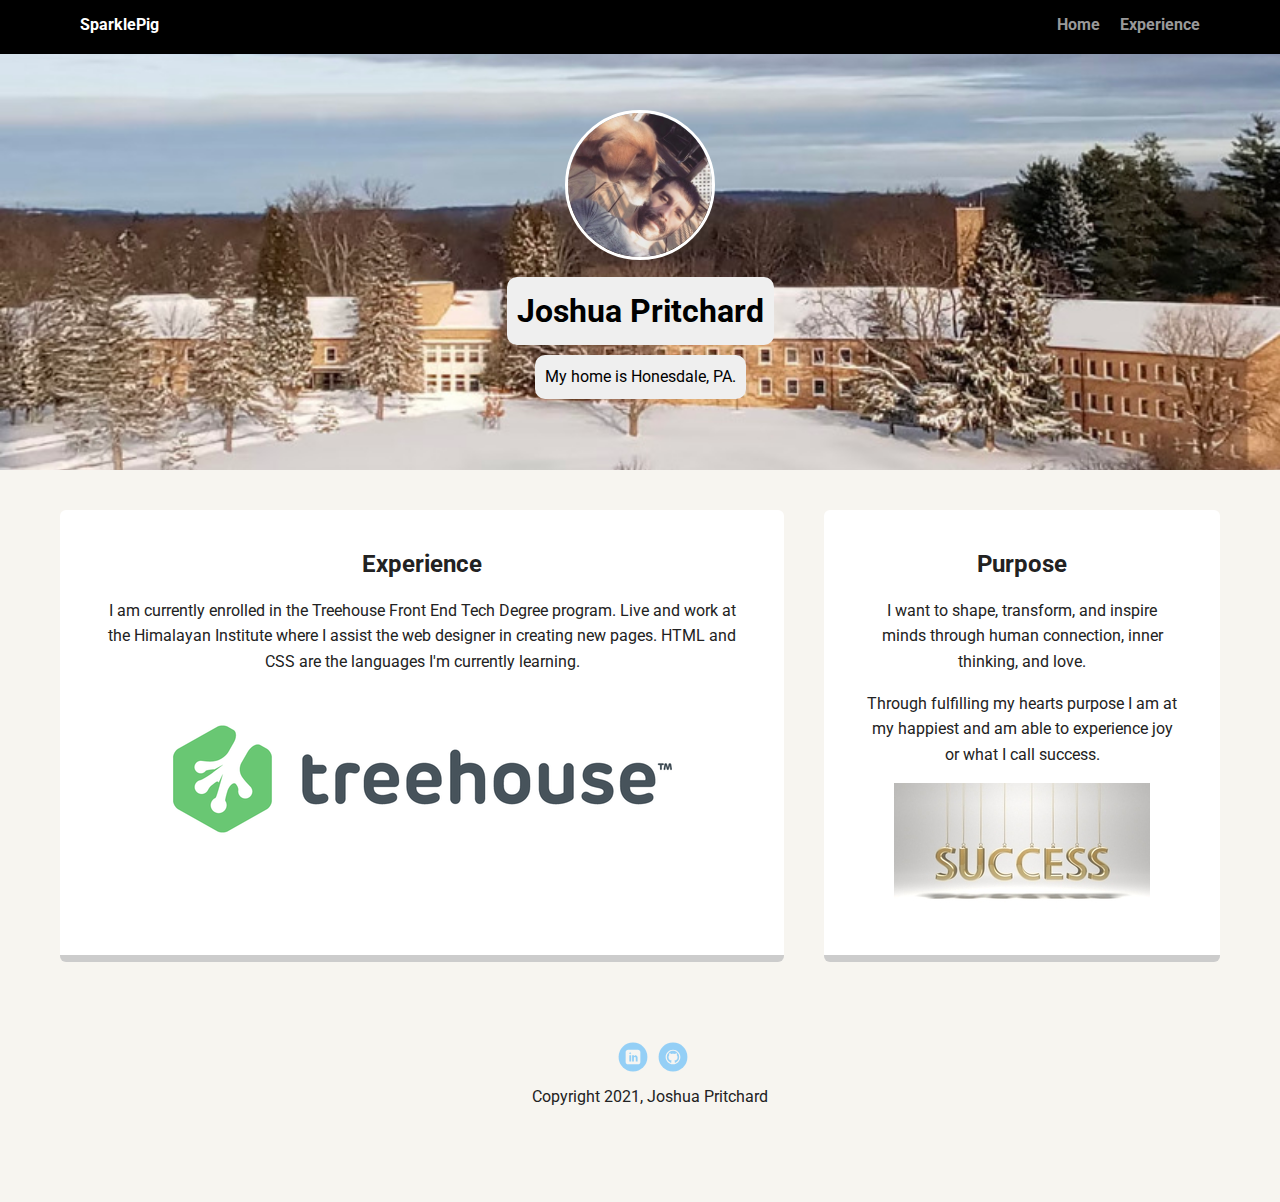
==== Project-1-Treehouse/experience.html @ 8c2db4d6 "Add files via upload" ====
<!doctype html>
<html lang="en">
<head>
  <meta charset="utf-8">
  <title>experience</title>
  <meta name="viewport" content="width=device-width, initial-scale=1.0">
  <link rel="stylesheet" href="styles.css">
  <link href="https://fonts.googleapis.com/css?family=Muli%7CRoboto:400,300,500,700,900" rel="stylesheet"></head>
  </head>
  <body>
    
      <div class="main-nav">
        <ul class="nav">
          <li class="name">SparklePig</li>
          <li><a href="index.html">Home</a></li>
          <li><a href="Experience.html">Experience</a></li>
        </ul>
      </div>

    <header>
      <img src="images/profile.jpg" alt="Picture of Joshua and pup" class="profile-image" title="Joshua and Puppy">
      <h1 class="tag name">Joshua Pritchard</h1>
      <p class="tag location">My home is Honesdale, PA.</p>
    </header>

    <main class="flex">
      <div class="card">
        <h2>Experience</h2>
        <p>I am currently enrolled in the Treehouse Front End Tech Degree program. Live and work at the Himalayan Institute where I assist the web designer in creating new pages. HTML and CSS are the languages I'm currently learning.</p>
        <img src="images/Treehouse.png" alt="Treehouse Logo" class="profile-image" title="Logo of Treehouse">
      </div>

      <div class="card">
        <h2>Purpose</h2>
        <p>I want to shape, transform, and inspire minds through human connection, inner thinking, and love.</p>
        <p>Through fulfilling my hearts purpose I am at my happiest and  am able to experience joy or what I call success.</p>
        <img src="images/success.jpg" alt="Picture of success" class="success-image" title="Success">
      </div>

    </main>
    <footer>
      <ul>
        <li><a href="https://www.linkedin.com/in/joshua-p-a45223111/" class="social linkedin">LinkedIn</a></li>
        <li><a href="#" class="social github">Github</a></li>
      </ul>
      <p class="copyright">Copyright 2021, Joshua Pritchard</p>
    </footer>
  </body>
  </html>
---- Project-1-Treehouse/styles.css ----
/* Global Layout Set-up */
* { 
  box-sizing: border-box;
}
  
body {
  margin: 0;
  padding: 0;
  text-align: center;
  font-family: 'Roboto', sans-serif;
  color: #222;
  background: #f7f5f0;
}
/* Link Styles */

a {
  text-decoration: none;
  color: #999;
}
a:hover {
  color: #6633ff;
}

/* Section Styles */

.main-nav {
  width: 100%;
  background: black;
  min-height: 30px;
  padding: 10px;
  position: fixed;
  text-align: center;
}
.nav {
  display: flex;
  justify-content: space-around;
  font-weight: 700;
  list-style-type: none;
  margin: 0 auto;
  padding: 0;
}

.nav .name {
    display: block;
    margin-right: auto;
    color: white;
}
.nav li {
  padding: 5px 10px 10px 10px;
}
.nav a {
  transition: all .5s;
}
.nav a:hover {
  color: white
}

header {
  text-align: center;
  background: url('images/campus.jpg') no-repeat top center ;
  background-size: cover;
  overflow: hidden;
  padding-top: 60px;
}
header {
  line-height: 1.5;
}
header .profile-image {
  margin-top: 50px;
  width: 150px;
  height: 150px;
  border-radius: 50%;
  border: 3px solid white;
  transition: all .5s;
}
header .profile-image:hover {
  transform: scale(1.2) rotate(5deg);
}
.tag {
  background-color: #efefef; 
  color: black;
  padding: 10px;
  border-radius: 10px;
  display: table;
  margin: 10px auto;
} 
.location {
  background-color: #efefef;
  color: black;
}
.card {
  margin: 20px;
  padding: 20px 40px 40px;
  max-width: 1000px;
  text-align: center;
  background: #fff;
  border-bottom: 7px solid #ccc;
  border-radius: 6px;
  transition: all .5s;
}
.card:hover {
  border-color: #ff99ff;
}

ul.skills {
  padding: 0;
  text-align: center;
}

.skills li {
  border-radius: 6px;
  display: inline-block;
  background: #ff9904;
  color: white;
  padding: 5px 10px;
  margin: 2px;
}

.skills li:nth-child(odd) {
  background: #0399ff;
}

footer {
  width: 100%;
  min-height: 30px;
  padding: 20px 0 40px 20px;
}

footer .copyright {
  top: -8px;
  font-size: .75em;
}

footer ul {
  list-style-type: none;
  margin: 0;
  padding: 0;
}

footer ul li {
  display: inline-block;
}

a.social {
  display: inline-block;
  text-indent: -9999px;
  margin-left: 5px;
  width: 30px;
  height: 30px;
  background-size: 30px 30px;
  opacity: .4;
  transition: all .5s;
}
a.twitter {
  background-image: url(images/twitter.svg);
}
a.linkedin {
  background-image: url(images/linkedin.svg);
}
a.github {
  background-image: url(images/github.svg);
}
a.social:hover {
  opacity: 1;
}
.clearfix {
  clear: both;
}

/* Styles for larger screens */
@media screen and (min-width: 720px) {
  
  .flex {
      display: -ms-flexbox;      /* TWEENER - IE 10 */
      display: flex; 
      max-width: 1200px;
      -ms-flex-pack: distribute;
      justify-content: space-around;
      margin: 0 auto;
  }

  header {
    min-height: 470px;
  }

  .nav {
    max-width: 1200px;
    padding: 0 30px;
  }


  main {
    padding-top: 20px;
  }

  main p {
    line-height: 1.6em;
  }

  footer {
    font-size: 1.3em;
    max-width: 1200px;
    margin: 40px auto;
  }

}
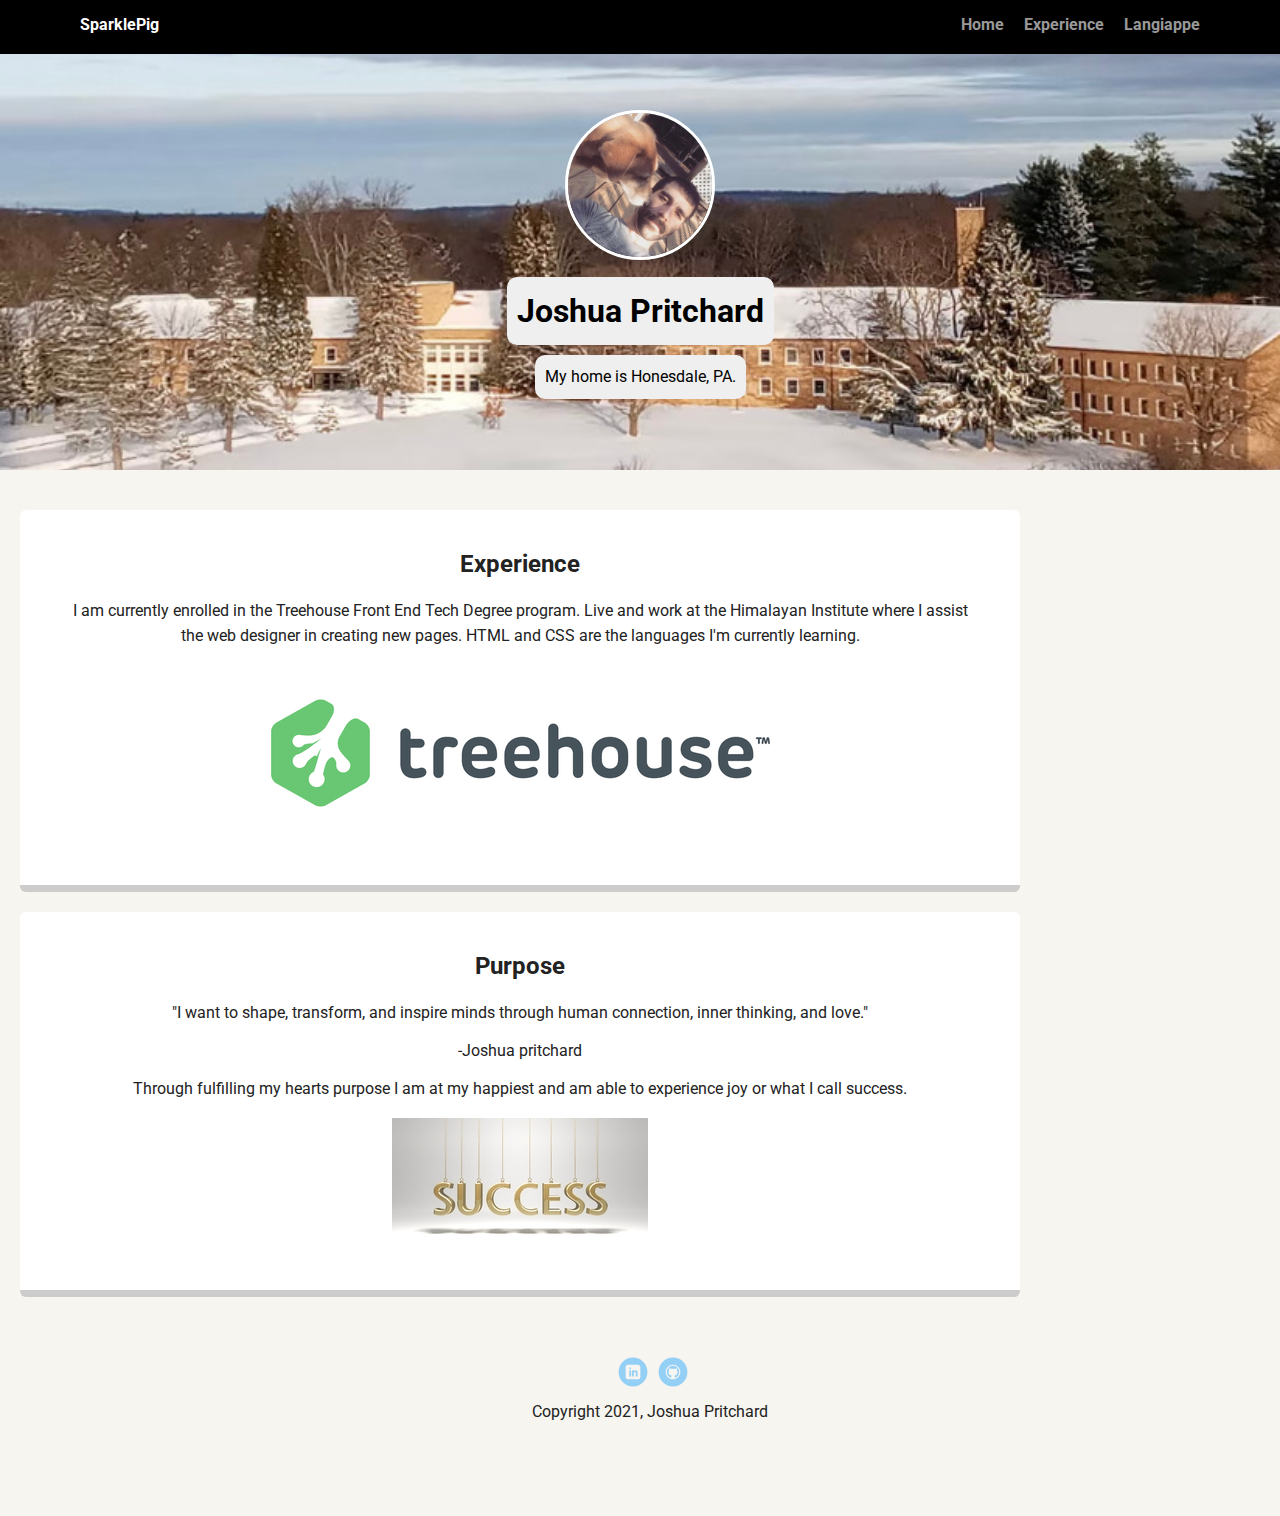
==== commit 6167090a: "Add files via upload" ====
--- a/Project-1-Treehouse/experience.html
+++ b/Project-1-Treehouse/experience.html
@@ -5,15 +5,16 @@
   <title>experience</title>
   <meta name="viewport" content="width=device-width, initial-scale=1.0">
   <link rel="stylesheet" href="styles.css">
-  <link href="https://fonts.googleapis.com/css?family=Muli%7CRoboto:400,300,500,700,900" rel="stylesheet"></head>
+  <link href="https://fonts.googleapis.com/css?family=Muli%7CRoboto:400,300,500,700,900" rel="stylesheet">
   </head>
   <body>
-    
+
       <div class="main-nav">
         <ul class="nav">
           <li class="name">SparklePig</li>
           <li><a href="index.html">Home</a></li>
           <li><a href="Experience.html">Experience</a></li>
+          <li><a href="Langiappe.html">Langiappe</a></li>
         </ul>
       </div>
 
@@ -23,7 +24,9 @@
       <p class="tag location">My home is Honesdale, PA.</p>
     </header>
 
-    <main class="flex">
+    <main>
+
+    <div class="flex"></div>
       <div class="card">
         <h2>Experience</h2>
         <p>I am currently enrolled in the Treehouse Front End Tech Degree program. Live and work at the Himalayan Institute where I assist the web designer in creating new pages. HTML and CSS are the languages I'm currently learning.</p>
@@ -32,16 +35,20 @@
 
       <div class="card">
         <h2>Purpose</h2>
-        <p>I want to shape, transform, and inspire minds through human connection, inner thinking, and love.</p>
-        <p>Through fulfilling my hearts purpose I am at my happiest and  am able to experience joy or what I call success.</p>
-        <img src="images/success.jpg" alt="Picture of success" class="success-image" title="Success">
+        <figure>
+            <p>"I want to shape, transform, and inspire minds through human connection, inner thinking, and love."</p>
+          <figcaption>-Joshua pritchard
+          </figcaption>
+        </figure>
+            <p>Through fulfilling my hearts purpose I am at my happiest and  am able to experience joy or what I call success.</p>
+            <img src="images/success.jpg" alt="Picture of success" class="success-image" title="Success">
       </div>
 
     </main>
     <footer>
       <ul>
         <li><a href="https://www.linkedin.com/in/joshua-p-a45223111/" class="social linkedin">LinkedIn</a></li>
-        <li><a href="#" class="social github">Github</a></li>
+        <li><a href="https://github.com/Joshua-Pritchard" class="social github">Github</a></li>
       </ul>
       <p class="copyright">Copyright 2021, Joshua Pritchard</p>
     </footer>
--- a/Project-1-Treehouse/styles.css
+++ b/Project-1-Treehouse/styles.css
@@ -1,8 +1,8 @@
 /* Global Layout Set-up */
-* { 
+* {
   box-sizing: border-box;
 }
-  
+
 body {
   margin: 0;
   padding: 0;
@@ -74,16 +74,17 @@
   transition: all .5s;
 }
 header .profile-image:hover {
-  transform: scale(1.2) rotate(5deg);
+  transform: scale(1.2) rotate(360deg);
+
 }
 .tag {
-  background-color: #efefef; 
+  background-color: #efefef;
   color: black;
   padding: 10px;
   border-radius: 10px;
   display: table;
   margin: 10px auto;
-} 
+}
 .location {
   background-color: #efefef;
   color: black;
@@ -96,7 +97,6 @@
   background: #fff;
   border-bottom: 7px solid #ccc;
   border-radius: 6px;
-  transition: all .5s;
 }
 .card:hover {
   border-color: #ff99ff;
@@ -151,8 +151,8 @@
   opacity: .4;
   transition: all .5s;
 }
-a.twitter {
-  background-image: url(images/twitter.svg);
+a.facebook {
+  background-image: url(images/facebook.svg);
 }
 a.linkedin {
   background-image: url(images/linkedin.svg);
@@ -169,10 +169,10 @@
 
 /* Styles for larger screens */
 @media screen and (min-width: 720px) {
-  
+
   .flex {
       display: -ms-flexbox;      /* TWEENER - IE 10 */
-      display: flex; 
+      display: flex;
       max-width: 1200px;
       -ms-flex-pack: distribute;
       justify-content: space-around;
@@ -204,4 +204,3 @@
   }
 
 }
-
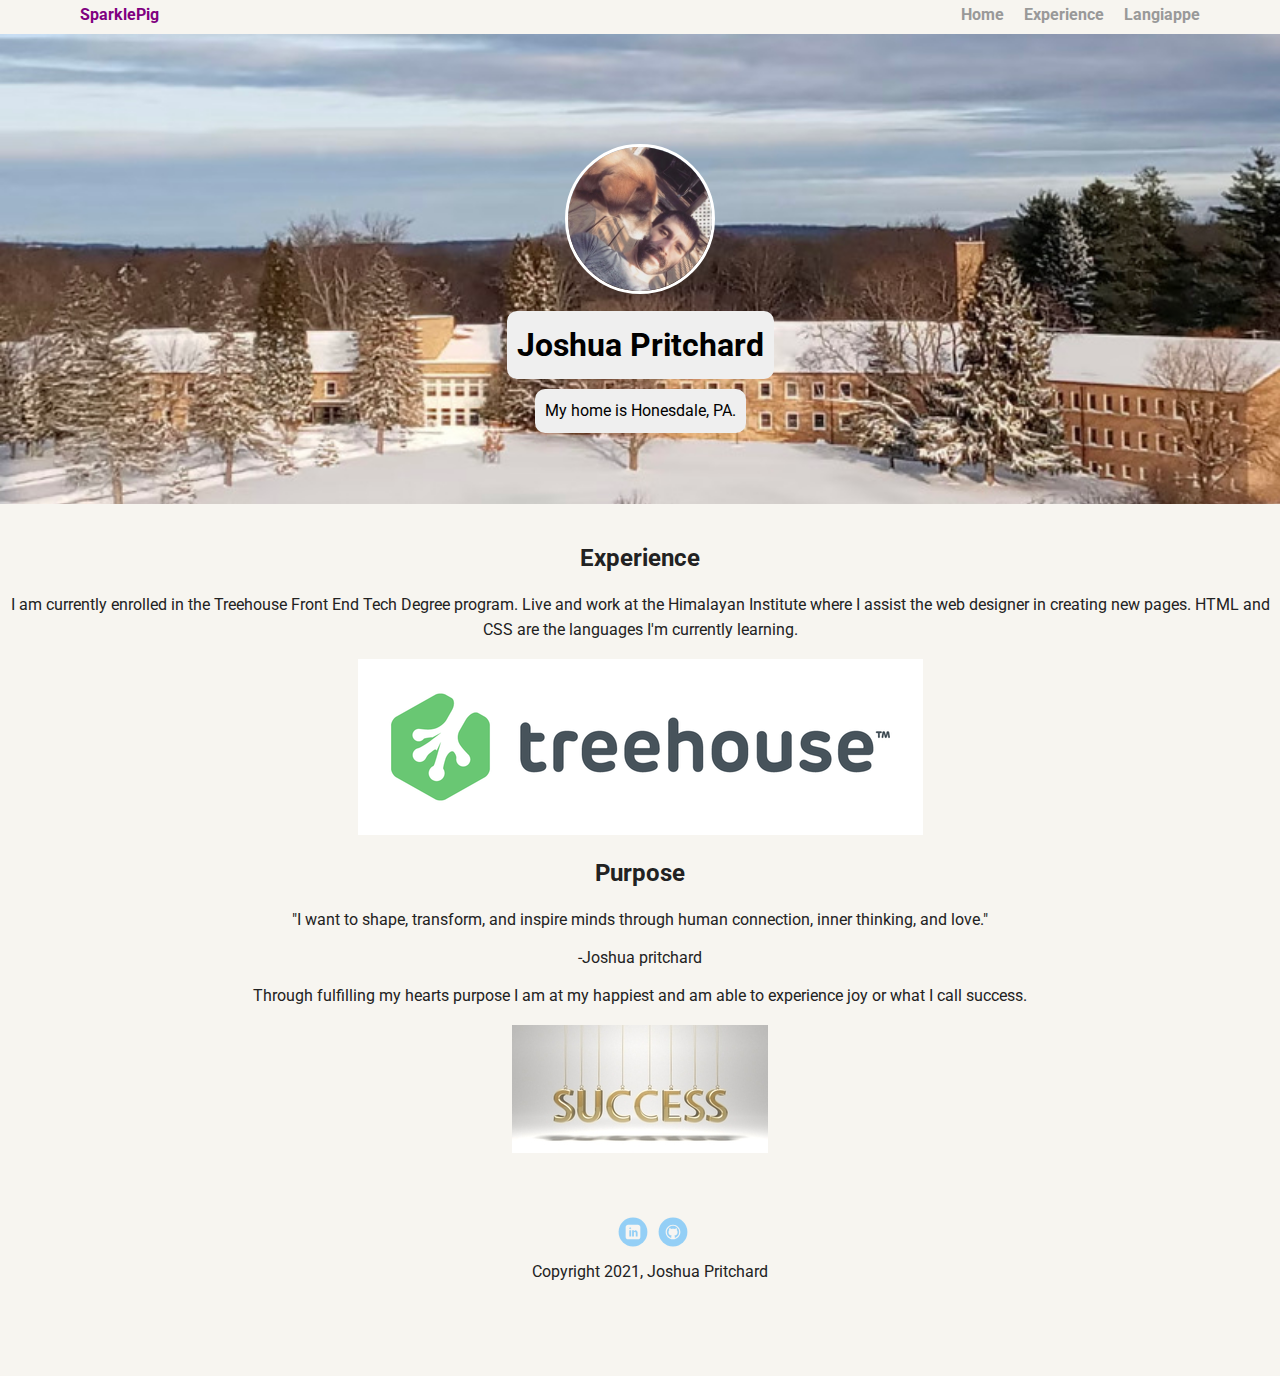
==== commit 2f8ab0d6: "Add files via upload" ====
--- a/Project-1-Treehouse/experience.html
+++ b/Project-1-Treehouse/experience.html
@@ -9,14 +9,14 @@
   </head>
   <body>
 
-      <div class="main-nav">
+      <nav>
         <ul class="nav">
           <li class="name">SparklePig</li>
           <li><a href="index.html">Home</a></li>
           <li><a href="Experience.html">Experience</a></li>
           <li><a href="Langiappe.html">Langiappe</a></li>
         </ul>
-      </div>
+      </nav>
 
     <header>
       <img src="images/profile.jpg" alt="Picture of Joshua and pup" class="profile-image" title="Joshua and Puppy">
@@ -27,13 +27,13 @@
     <main>
 
     <div class="flex"></div>
-      <div class="card">
+      <section>
         <h2>Experience</h2>
         <p>I am currently enrolled in the Treehouse Front End Tech Degree program. Live and work at the Himalayan Institute where I assist the web designer in creating new pages. HTML and CSS are the languages I'm currently learning.</p>
         <img src="images/Treehouse.png" alt="Treehouse Logo" class="profile-image" title="Logo of Treehouse">
-      </div>
+      </section>
 
-      <div class="card">
+      <section>
         <h2>Purpose</h2>
         <figure>
             <p>"I want to shape, transform, and inspire minds through human connection, inner thinking, and love."</p>
@@ -42,7 +42,7 @@
         </figure>
             <p>Through fulfilling my hearts purpose I am at my happiest and  am able to experience joy or what I call success.</p>
             <img src="images/success.jpg" alt="Picture of success" class="success-image" title="Success">
-      </div>
+      </section>
 
     </main>
     <footer>
--- a/Project-1-Treehouse/styles.css
+++ b/Project-1-Treehouse/styles.css
@@ -43,7 +43,7 @@
 .nav .name {
     display: block;
     margin-right: auto;
-    color: white;
+    color: purple;
 }
 .nav li {
   padding: 5px 10px 10px 10px;
